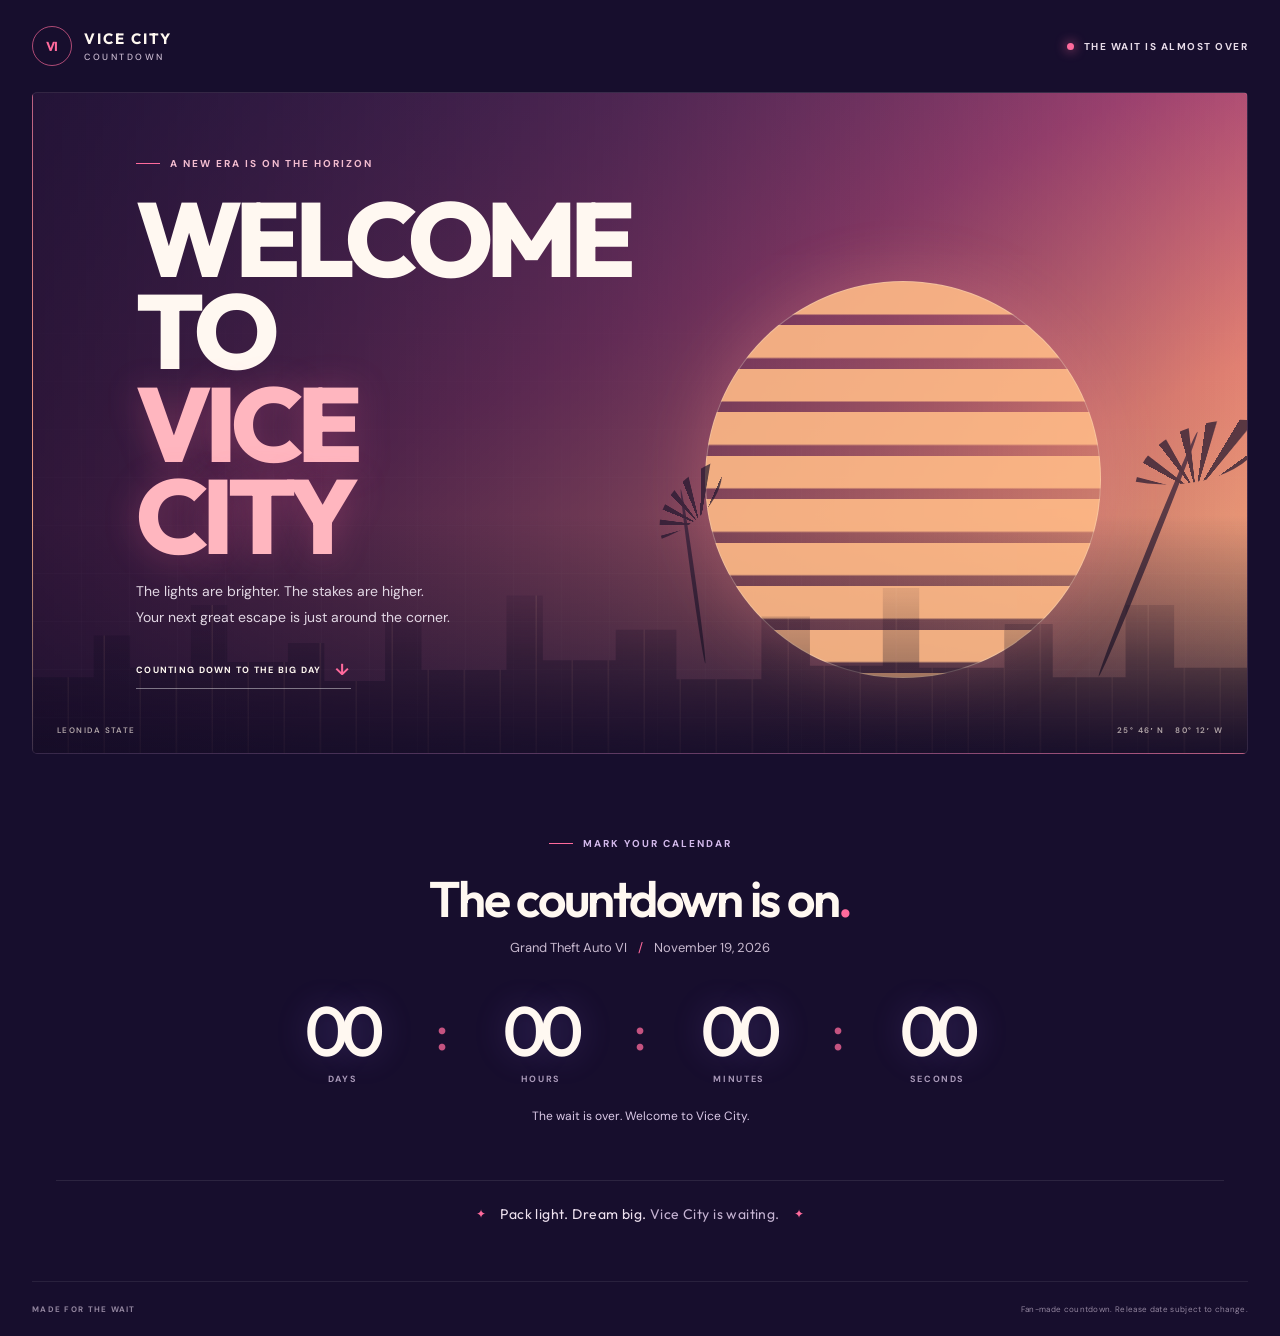
==== gtavicount/index.html @ 7e9afb3d "website add adds the website" ====
<!DOCTYPE html>
<html lang="en">
<head>
  <meta charset="UTF-8">
  <meta name="viewport" content="width=device-width, initial-scale=1.0">
  <meta name="theme-color" content="#170e2d">
  <meta name="description" content="A neon-soaked countdown to the launch of Grand Theft Auto VI.">
  <title>GTA VI Countdown — Vice City is calling</title>
  <link rel="preconnect" href="https://fonts.googleapis.com">
  <link rel="preconnect" href="https://fonts.gstatic.com" crossorigin>
  <link href="https://fonts.googleapis.com/css2?family=DM+Sans:wght@400;500;600;700&family=Outfit:wght@400;500;600;700;800&display=swap" rel="stylesheet">
  <link rel="stylesheet" href="style.css">
  <script src="script.js" defer></script>
</head>
<body>
  <main class="page-shell">
    <header class="topbar">
      <a class="wordmark" href="#" aria-label="Vice City countdown home">
        <span class="wordmark-icon" aria-hidden="true">VI</span>
        <span>VICE CITY<span class="wordmark-subtitle">COUNTDOWN</span></span>
      </a>
      <a class="release-link" href="#countdown">
        <span class="live-dot" aria-hidden="true"></span>
        <span>THE WAIT IS ALMOST OVER</span>
      </a>
    </header>

    <section class="hero" aria-labelledby="hero-title">
      <div class="sunset" aria-hidden="true"></div>
      <div class="palm palm-left" aria-hidden="true"></div>
      <div class="palm palm-right" aria-hidden="true"></div>
      <div class="hero-content">
        <p class="eyebrow"><span class="eyebrow-line"></span> A NEW ERA IS ON THE HORIZON</p>
        <h1 id="hero-title">WELCOME TO<br><span>VICE CITY</span></h1>
        <p class="hero-copy">The lights are brighter. The stakes are higher.<br class="desktop-break"> Your next great escape is just around the corner.</p>
        <a class="countdown-jump" href="#countdown">
          COUNTING DOWN TO THE BIG DAY
          <span aria-hidden="true">↓</span>
        </a>
      </div>
      <div class="horizon" aria-hidden="true"></div>
      <div class="hero-caption" aria-hidden="true">
        <span>LEONIDA STATE</span>
        <span>25° 46′ N &nbsp; 80° 12′ W</span>
      </div>
    </section>

    <section class="countdown-section" id="countdown" aria-labelledby="countdown-title">
      <div class="section-heading">
        <p class="eyebrow"><span class="eyebrow-line"></span> MARK YOUR CALENDAR</p>
        <h2 id="countdown-title">The countdown is on<span>.</span></h2>
        <p class="release-date">Grand Theft Auto VI <span class="date-divider">/</span> <time datetime="2026-11-19">November 19, 2026</time></p>
      </div>

      <div class="timer" role="timer" aria-label="Time remaining until November 19, 2026">
        <div class="time-unit"><span class="time-value" id="days">00</span><span class="time-label">DAYS</span></div>
        <span class="time-separator" aria-hidden="true">:</span>
        <div class="time-unit"><span class="time-value" id="hours">00</span><span class="time-label">HOURS</span></div>
        <span class="time-separator" aria-hidden="true">:</span>
        <div class="time-unit"><span class="time-value" id="minutes">00</span><span class="time-label">MINUTES</span></div>
        <span class="time-separator" aria-hidden="true">:</span>
        <div class="time-unit"><span class="time-value" id="seconds">00</span><span class="time-label">SECONDS</span></div>
      </div>

      <p class="countdown-status" id="countdown-status" aria-live="polite">Until the streets are yours.</p>

      <div class="bottom-note">
        <span class="note-icon" aria-hidden="true">✦</span>
        <p>Pack light. Dream big. <span>Vice City is waiting.</span></p>
        <span class="note-icon" aria-hidden="true">✦</span>
      </div>
    </section>

    <footer class="footer">
      <span>MADE FOR THE WAIT</span>
      <span class="footer-disclaimer">Fan-made countdown. Release date subject to change.</span>
    </footer>
  </main>
</body>
</html>
---- gtavicount/style.css ----
:root {
  color-scheme: dark;
  --ink: #fff8f1;
  --muted: #c8b9cf;
  --pink: #ff6a9c;
  --orange: #ffb264;
  --violet: #9c79ff;
  --night: #170e2d;
}

* {
  box-sizing: border-box;
}

html {
  min-width: 320px;
  scroll-behavior: smooth;
}

body {
  min-height: 100vh;
  margin: 0;
  background: var(--night);
  color: var(--ink);
  font-family: "DM Sans", sans-serif;
  -webkit-font-smoothing: antialiased;
}

a {
  color: inherit;
  text-decoration: none;
}

.page-shell {
  width: min(100% - 64px, 1440px);
  margin: 0 auto;
}

.topbar {
  position: relative;
  z-index: 2;
  display: flex;
  height: 92px;
  align-items: center;
  justify-content: space-between;
}

.wordmark {
  display: inline-flex;
  align-items: center;
  gap: 12px;
  font-family: "Outfit", sans-serif;
  font-size: 15px;
  font-weight: 700;
  letter-spacing: 0.13em;
}

.wordmark-icon {
  display: grid;
  width: 40px;
  height: 40px;
  place-items: center;
  border: 1px solid rgb(255 106 156 / 65%);
  border-radius: 50%;
  color: var(--pink);
  font-size: 13px;
  letter-spacing: -0.07em;
}

.wordmark-subtitle {
  display: block;
  margin-top: 3px;
  color: var(--muted);
  font-family: "DM Sans", sans-serif;
  font-size: 9px;
  font-weight: 500;
  letter-spacing: 0.28em;
}

.release-link {
  display: flex;
  align-items: center;
  gap: 10px;
  color: #e8dce9;
  font-size: 10px;
  font-weight: 700;
  letter-spacing: 0.15em;
}

.live-dot {
  width: 7px;
  height: 7px;
  border-radius: 50%;
  background: var(--pink);
  box-shadow: 0 0 12px var(--pink);
}

.hero {
  position: relative;
  display: grid;
  min-height: 560px;
  overflow: hidden;
  align-items: center;
  isolation: isolate;
  border: 1px solid rgb(255 255 255 / 9%);
  border-radius: 5px;
  background:
    linear-gradient(90deg, rgb(29 15 47 / 86%) 0%, rgb(39 21 59 / 58%) 48%, rgb(39 21 59 / 8%) 100%),
    linear-gradient(0deg, #261835 0%, transparent 36%),
    linear-gradient(155deg, #4a2d68 0%, #b34a79 42%, #f28a77 68%, #ffc17f 100%);
}

.hero::before {
  position: absolute;
  z-index: -1;
  inset: 0;
  background-image:
    linear-gradient(rgb(255 255 255 / 2%) 1px, transparent 1px),
    linear-gradient(90deg, rgb(255 255 255 / 2%) 1px, transparent 1px);
  background-size: 48px 48px;
  content: "";
  mask-image: linear-gradient(transparent 8%, #000 100%);
}

.sunset {
  position: absolute;
  z-index: -1;
  right: 12%;
  bottom: 75px;
  width: clamp(230px, 31vw, 430px);
  aspect-ratio: 1;
  border: 1px solid rgb(255 238 213 / 36%);
  border-radius: 50%;
  background: repeating-linear-gradient(
    to bottom,
    #ffba87 0,
    #ffba87 8%,
    transparent 8.5%,
    transparent 11%
  );
  box-shadow: 0 0 70px rgb(255 142 154 / 28%);
  opacity: 0.9;
}

.horizon {
  position: absolute;
  z-index: -1;
  right: 0;
  bottom: 0;
  left: 0;
  height: 190px;
  background:
    linear-gradient(180deg, transparent, rgb(17 11 34 / 72%)),
    repeating-linear-gradient(90deg, transparent 0 34px, rgb(255 192 159 / 14%) 35px 36px);
  clip-path: polygon(0 60%, 5% 60%, 5% 38%, 8% 38%, 8% 55%, 13% 55%, 13% 22%, 16% 22%, 16% 52%, 21% 52%, 21% 42%, 24% 42%, 24% 62%, 29% 62%, 29% 31%, 32% 31%, 32% 56%, 39% 56%, 39% 17%, 42% 17%, 42% 51%, 48% 51%, 48% 35%, 53% 35%, 53% 61%, 60% 61%, 60% 28%, 64% 28%, 64% 54%, 70% 54%, 70% 13%, 73% 13%, 73% 55%, 80% 55%, 80% 32%, 84% 32%, 84% 60%, 90% 60%, 90% 22%, 94% 22%, 94% 55%, 100% 55%, 100% 100%, 0 100%);
  opacity: 0.8;
}

.palm {
  position: absolute;
  z-index: -1;
  bottom: 68px;
  width: 180px;
  height: 260px;
  opacity: 0.7;
}

.palm::before {
  position: absolute;
  top: 42px;
  left: 86px;
  width: 5px;
  height: 220px;
  transform: rotate(12deg);
  transform-origin: top;
  border-radius: 50%;
  background: linear-gradient(#30203b, #171024);
  content: "";
}

.palm::after {
  position: absolute;
  top: 24px;
  left: 45px;
  width: 102px;
  height: 68px;
  border-radius: 100% 0;
  background: repeating-conic-gradient(from 220deg at 50% 100%, #20162e 0deg 8deg, transparent 9deg 23deg);
  content: "";
}

.palm-left {
  left: 48%;
  transform: rotate(-20deg) scale(0.8);
}

.palm-right {
  right: -24px;
  bottom: 87px;
  transform: rotate(10deg) scale(1.2);
}

.hero-content {
  width: min(650px, 65%);
  padding: 64px 8.5%;
}

.eyebrow {
  display: flex;
  align-items: center;
  gap: 10px;
  margin: 0;
  color: #f3bdd0;
  font-size: 10px;
  font-weight: 700;
  letter-spacing: 0.2em;
}

.eyebrow-line {
  width: 24px;
  height: 1px;
  background: var(--pink);
}

h1,
h2,
p {
  margin-top: 0;
}

h1 {
  margin: 22px 0 18px;
  font-family: "Outfit", sans-serif;
  font-size: clamp(54px, 8.2vw, 108px);
  font-weight: 800;
  letter-spacing: -0.065em;
  line-height: 0.88;
}

h1 span {
  color: #ffb6bf;
  text-shadow: 0 3px 35px rgb(255 106 156 / 28%);
}

.hero-copy {
  margin-bottom: 27px;
  color: #e2d7e4;
  font-size: 14px;
  line-height: 1.8;
}

.countdown-jump {
  display: inline-flex;
  align-items: center;
  gap: 14px;
  padding-bottom: 8px;
  border-bottom: 1px solid rgb(255 255 255 / 42%);
  font-size: 9px;
  font-weight: 700;
  letter-spacing: 0.14em;
}

.countdown-jump span {
  color: var(--pink);
  font-size: 16px;
}

.hero-caption {
  position: absolute;
  right: 24px;
  bottom: 18px;
  left: 24px;
  display: flex;
  justify-content: space-between;
  color: rgb(255 243 234 / 65%);
  font-size: 8px;
  font-weight: 600;
  letter-spacing: 0.18em;
}

.countdown-section {
  padding: 83px 24px 58px;
  text-align: center;
}

.section-heading .eyebrow {
  justify-content: center;
  color: #d3b9eb;
}

h2 {
  margin: 17px 0 9px;
  font-family: "Outfit", sans-serif;
  font-size: clamp(32px, 5vw, 50px);
  font-weight: 600;
  letter-spacing: -0.045em;
}

h2 span {
  color: var(--pink);
}

.release-date {
  margin: 0;
  color: var(--muted);
  font-size: 13px;
}

.date-divider {
  padding: 0 8px;
  color: var(--pink);
}

.timer {
  display: flex;
  width: min(690px, 100%);
  margin: 39px auto 0;
  align-items: center;
  justify-content: space-between;
}

.time-unit {
  display: grid;
  min-width: 95px;
  gap: 8px;
}

.time-value {
  font-family: "Outfit", sans-serif;
  font-size: clamp(42px, 8vw, 70px);
  font-weight: 500;
  letter-spacing: -0.06em;
  line-height: 1;
  font-variant-numeric: tabular-nums;
  text-shadow: 0 0 32px rgb(156 121 255 / 23%);
}

.time-label {
  color: #a999b8;
  font-size: 9px;
  font-weight: 700;
  letter-spacing: 0.18em;
}

.time-separator {
  align-self: flex-start;
  padding-top: 3px;
  color: var(--pink);
  font-family: "Outfit", sans-serif;
  font-size: clamp(34px, 6vw, 52px);
  opacity: 0.75;
}

.countdown-status {
  min-height: 20px;
  margin: 23px 0 0;
  color: #dbc9e7;
  font-size: 12px;
}

.bottom-note {
  display: flex;
  align-items: center;
  justify-content: center;
  gap: 14px;
  margin-top: 52px;
  padding-top: 24px;
  border-top: 1px solid rgb(255 255 255 / 9%);
}

.bottom-note p {
  margin: 0;
  color: #eee1ef;
  font-family: "Outfit", sans-serif;
  font-size: 14px;
  letter-spacing: 0.03em;
}

.bottom-note p span {
  color: #c5b3d2;
}

.note-icon {
  color: var(--pink);
  font-size: 12px;
}

.footer {
  display: flex;
  min-height: 55px;
  align-items: center;
  justify-content: space-between;
  border-top: 1px solid rgb(255 255 255 / 8%);
  color: #93869f;
  font-size: 8px;
  font-weight: 700;
  letter-spacing: 0.16em;
}

.footer-disclaimer {
  font-weight: 400;
  letter-spacing: 0.04em;
}

@media (min-width: 1500px) {
  .hero {
    min-height: 620px;
  }
}

@media (max-width: 700px) {
  .page-shell {
    width: min(100% - 32px, 1440px);
  }

  .topbar {
    height: 76px;
  }

  .release-link {
    gap: 7px;
    font-size: 8px;
    letter-spacing: 0.1em;
  }

  .hero {
    min-height: 540px;
    align-items: start;
    background:
      linear-gradient(90deg, rgb(29 15 47 / 79%), rgb(39 21 59 / 20%)),
      linear-gradient(0deg, #261835 0%, transparent 45%),
      linear-gradient(155deg, #4a2d68 0%, #b34a79 42%, #f28a77 68%, #ffc17f 100%);
  }

  .hero-content {
    width: 100%;
    padding: 88px 8% 0;
  }

  h1 {
    font-size: clamp(58px, 13vw, 86px);
  }

  .sunset {
    right: -10%;
    bottom: 68px;
    width: 300px;
  }

  .palm-left {
    left: 41%;
    transform: rotate(-20deg) scale(0.58);
  }

  .palm-right {
    right: -62px;
    transform: rotate(10deg) scale(0.9);
  }

  .countdown-section {
    padding: 68px 4px 42px;
  }

  .timer {
    margin-top: 34px;
  }

  .time-unit {
    min-width: 0;
  }

  .time-value {
    font-size: clamp(38px, 10vw, 58px);
  }

  .time-label {
    font-size: 8px;
    letter-spacing: 0.1em;
  }

  .time-separator {
    font-size: 34px;
  }
}

@media (max-width: 430px) {
  .wordmark {
    gap: 8px;
    font-size: 13px;
  }

  .wordmark-icon {
    width: 34px;
    height: 34px;
  }

  .release-link {
    font-size: 0;
  }

  .release-link .live-dot {
    width: 8px;
    height: 8px;
  }

  .hero {
    min-height: 500px;
  }

  .hero-content {
    padding-top: 77px;
  }

  .hero-copy {
    max-width: 290px;
    font-size: 13px;
  }

  .desktop-break {
    display: none;
  }

  .hero-caption {
    right: 14px;
    left: 14px;
    font-size: 7px;
  }

  .timer {
    gap: 5px;
  }

  .time-value {
    font-size: clamp(33px, 10vw, 43px);
  }

  .time-label {
    font-size: 7px;
    letter-spacing: 0.07em;
  }

  .time-separator {
    font-size: 28px;
  }

  .bottom-note {
    gap: 8px;
  }

  .bottom-note p {
    font-size: 12px;
  }

  .footer {
    align-items: flex-start;
    flex-direction: column;
    justify-content: center;
    gap: 7px;
    padding: 13px 0;
  }
}

@media (prefers-reduced-motion: reduce) {
  html {
    scroll-behavior: auto;
  }
}
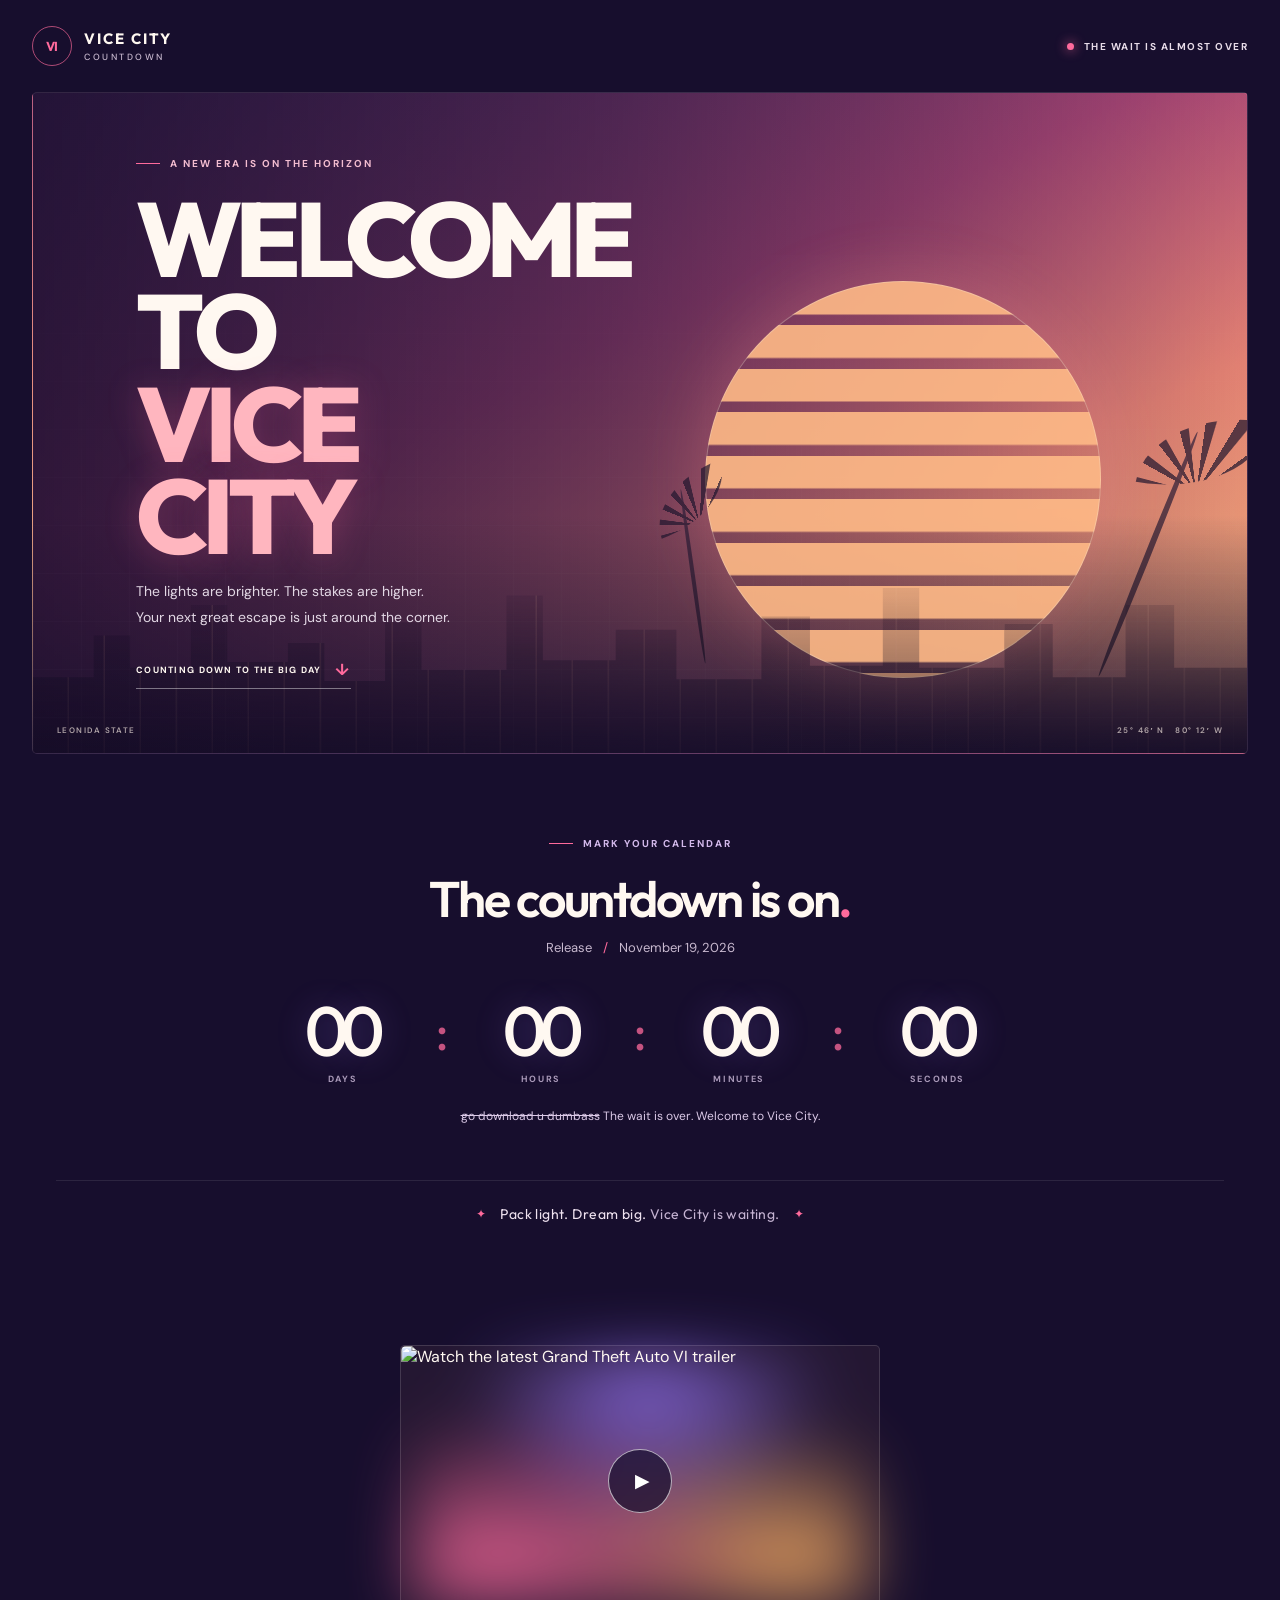
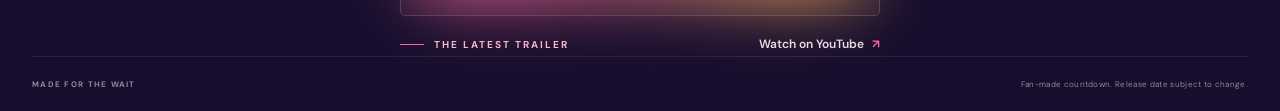
==== commit 648f11a1: "updates new updates" ====
--- a/gtavicount/index.html
+++ b/gtavicount/index.html
@@ -49,10 +49,10 @@
       <div class="section-heading">
         <p class="eyebrow"><span class="eyebrow-line"></span> MARK YOUR CALENDAR</p>
         <h2 id="countdown-title">The countdown is on<span>.</span></h2>
-        <p class="release-date">Grand Theft Auto VI <span class="date-divider">/</span> <time datetime="2026-11-19">November 19, 2026</time></p>
+        <p class="release-date"><span id="countdown-event">Preload begins</span> <span class="date-divider">/</span> <time id="countdown-date" datetime="2026-11-12">November 12, 2026</time></p>
       </div>
 
-      <div class="timer" role="timer" aria-label="Time remaining until November 19, 2026">
+      <div class="timer" id="countdown-timer" role="timer" aria-label="Time remaining until preload begins on November 12, 2026">
         <div class="time-unit"><span class="time-value" id="days">00</span><span class="time-label">DAYS</span></div>
         <span class="time-separator" aria-hidden="true">:</span>
         <div class="time-unit"><span class="time-value" id="hours">00</span><span class="time-label">HOURS</span></div>
@@ -62,13 +62,29 @@
         <div class="time-unit"><span class="time-value" id="seconds">00</span><span class="time-label">SECONDS</span></div>
       </div>
 
-      <p class="countdown-status" id="countdown-status" aria-live="polite">Until the streets are yours.</p>
+      <p class="countdown-status" id="countdown-status" aria-live="polite">
+        <span id="default-status">Until the streets are yours.</span>
+        <span id="post-preload-status" hidden><del>go download u dumbass</del> <span id="release-status">release is already around the corner</span></span>
+      </p>
 
       <div class="bottom-note">
         <span class="note-icon" aria-hidden="true">✦</span>
         <p>Pack light. Dream big. <span>Vice City is waiting.</span></p>
         <span class="note-icon" aria-hidden="true">✦</span>
       </div>
+    </section>
+
+    <section class="trailer-section" aria-label="Latest GTA VI trailer">
+      <a class="trailer-card" href="https://youtu.be/rz1B4B2yBZY?si=Cu14-hfDJAEMt7nj" target="_blank" rel="noopener noreferrer">
+        <span class="trailer-art">
+          <img src="https://img.youtube.com/vi/rz1B4B2yBZY/maxresdefault.jpg" alt="Watch the latest Grand Theft Auto VI trailer" loading="lazy">
+          <span class="trailer-play" aria-hidden="true">▶</span>
+        </span>
+        <span class="trailer-caption">
+          <span class="eyebrow"><span class="eyebrow-line"></span> THE LATEST TRAILER</span>
+          <span class="trailer-link-label">Watch on YouTube <span aria-hidden="true">↗</span></span>
+        </span>
+      </a>
     </section>
 
     <footer class="footer">
--- a/gtavicount/style.css
+++ b/gtavicount/style.css
@@ -278,6 +278,95 @@
   letter-spacing: 0.18em;
 }
 
+.trailer-section {
+  display: flex;
+  justify-content: center;
+  padding: 64px 0 4px;
+}
+
+.trailer-card {
+  display: grid;
+  width: min(480px, 100%);
+  gap: 20px;
+}
+
+.trailer-art {
+  position: relative;
+  display: block;
+  isolation: isolate;
+  border: 1px solid rgb(255 255 255 / 14%);
+  border-radius: 5px;
+  background: #241732;
+}
+
+.trailer-art::before {
+  position: absolute;
+  z-index: -1;
+  inset: 12px;
+  border-radius: inherit;
+  background:
+    radial-gradient(ellipse at 18% 88%, var(--pink), transparent 52%),
+    radial-gradient(ellipse at 82% 86%, var(--orange), transparent 48%),
+    radial-gradient(ellipse at 52% 2%, var(--violet), transparent 55%);
+  content: "";
+  filter: blur(32px);
+  opacity: 0.85;
+}
+
+.trailer-art img {
+  display: block;
+  width: 100%;
+  aspect-ratio: 16 / 9;
+  border-radius: inherit;
+  object-fit: cover;
+}
+
+.trailer-play {
+  position: absolute;
+  top: 50%;
+  left: 50%;
+  display: grid;
+  width: 64px;
+  height: 64px;
+  transform: translate(-50%, -50%);
+  place-items: center;
+  padding-left: 4px;
+  border: 1px solid rgb(255 255 255 / 65%);
+  border-radius: 50%;
+  background: rgb(23 14 45 / 72%);
+  color: white;
+  font-size: 19px;
+  transition: background 180ms ease, transform 180ms ease;
+}
+
+.trailer-card:hover .trailer-play,
+.trailer-card:focus-visible .trailer-play {
+  transform: translate(-50%, -50%) scale(1.08);
+  background: var(--pink);
+}
+
+.trailer-caption {
+  display: flex;
+  align-items: center;
+  justify-content: space-between;
+  gap: 16px;
+}
+
+.trailer-caption .eyebrow {
+  margin: 0;
+}
+
+.trailer-link-label {
+  color: #e8dce9;
+  font-size: 12px;
+  font-weight: 600;
+}
+
+.trailer-link-label span {
+  padding-left: 5px;
+  color: var(--pink);
+}
+
 .countdown-section {
   padding: 83px 24px 58px;
   text-align: center;
